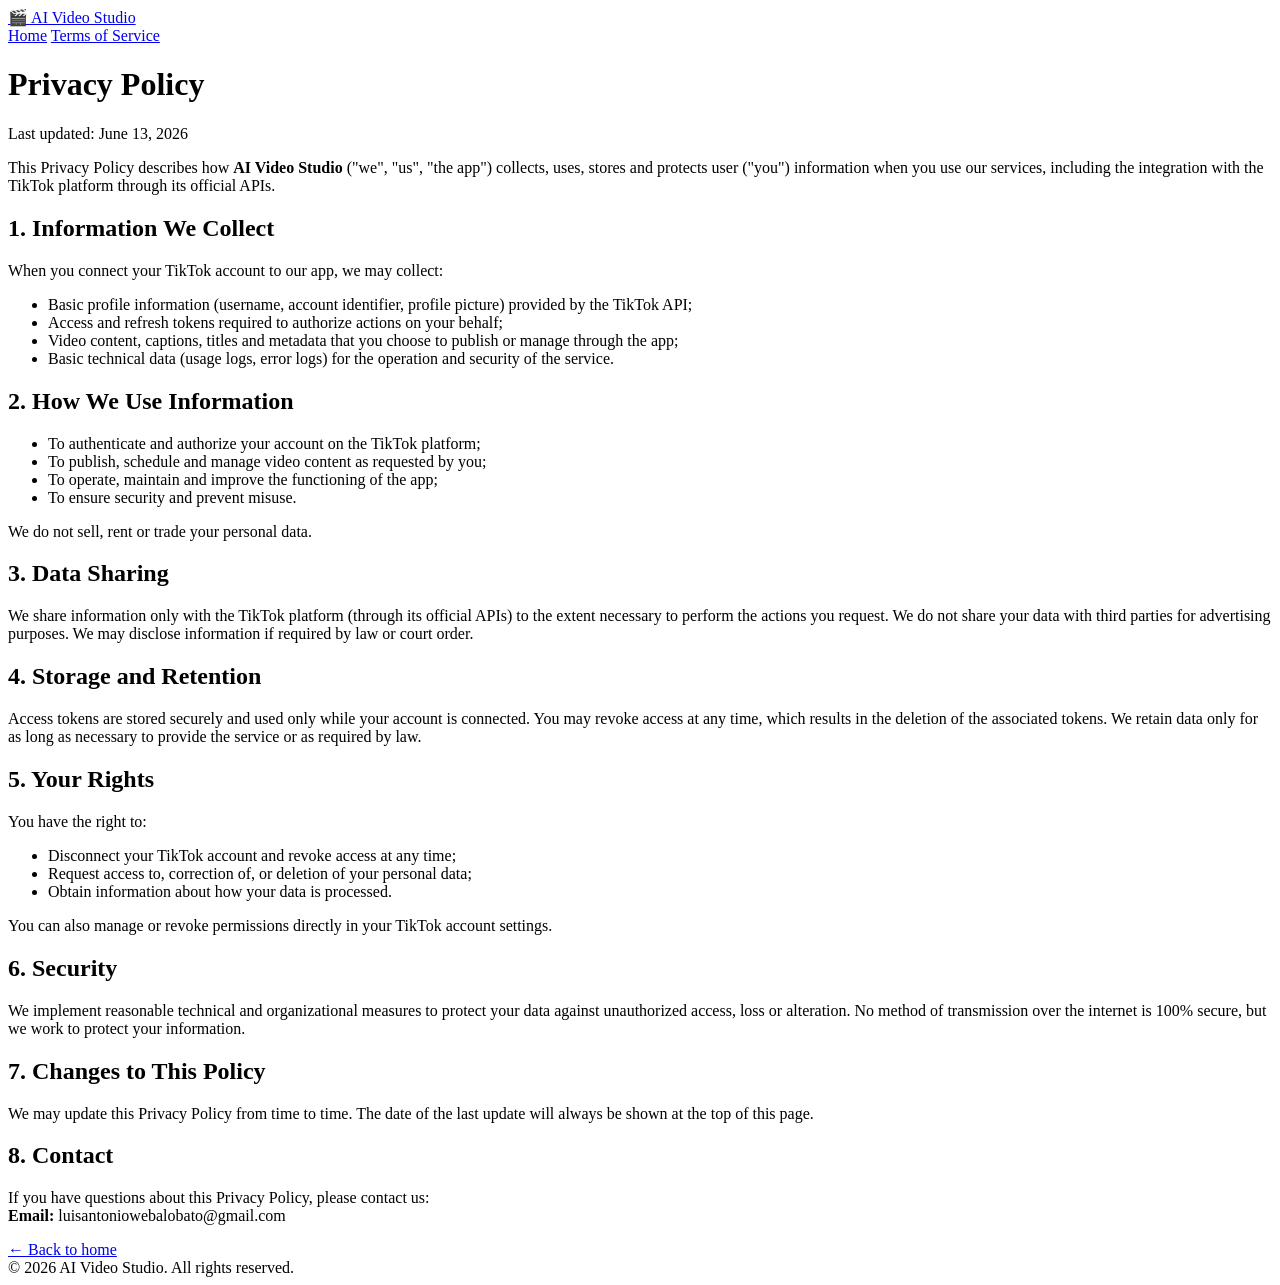
==== privacy/index.html @ f0b9bc40 "Adiciona versoes em pasta de terms e privacy (URL com barra)" ====
<!DOCTYPE html>
<html lang="en">
<head>
  <meta charset="UTF-8" />
  <meta name="viewport" content="width=device-width, initial-scale=1.0" />
  <title>Privacy Policy — AI Video Studio</title>
  <link rel="icon" type="image/png" sizes="32x32" href="favicon.png" />
  <link rel="apple-touch-icon" href="apple-touch-icon.png" />
  <link rel="preconnect" href="https://fonts.googleapis.com" />
  <link rel="preconnect" href="https://fonts.gstatic.com" crossorigin />
  <link href="https://fonts.googleapis.com/css2?family=Inter:wght@400;500;600;700;800&display=swap" rel="stylesheet" />
  <link rel="stylesheet" href="style.css" />
</head>
<body>

  <nav class="nav">
    <div class="container nav-inner">
      <a href="index.html" class="brand"><span class="brand-logo">🎬</span> AI Video Studio</a>
      <div class="nav-links">
        <a href="index.html">Home</a>
        <a href="terms.html">Terms of Service</a>
      </div>
    </div>
  </nav>

  <main class="legal">
    <h1>Privacy Policy</h1>
    <p class="updated">Last updated: June 13, 2026</p>

    <p>
      This Privacy Policy describes how <strong>AI Video Studio</strong> ("we",
      "us", "the app") collects, uses, stores and protects user ("you")
      information when you use our services, including the integration with the
      TikTok platform through its official APIs.
    </p>

    <h2>1. Information We Collect</h2>
    <p>When you connect your TikTok account to our app, we may collect:</p>
    <ul>
      <li>Basic profile information (username, account identifier, profile picture) provided by the TikTok API;</li>
      <li>Access and refresh tokens required to authorize actions on your behalf;</li>
      <li>Video content, captions, titles and metadata that you choose to publish or manage through the app;</li>
      <li>Basic technical data (usage logs, error logs) for the operation and security of the service.</li>
    </ul>

    <h2>2. How We Use Information</h2>
    <ul>
      <li>To authenticate and authorize your account on the TikTok platform;</li>
      <li>To publish, schedule and manage video content as requested by you;</li>
      <li>To operate, maintain and improve the functioning of the app;</li>
      <li>To ensure security and prevent misuse.</li>
    </ul>
    <p>We do not sell, rent or trade your personal data.</p>

    <h2>3. Data Sharing</h2>
    <p>
      We share information only with the TikTok platform (through its official
      APIs) to the extent necessary to perform the actions you request. We do not
      share your data with third parties for advertising purposes. We may disclose
      information if required by law or court order.
    </p>

    <h2>4. Storage and Retention</h2>
    <p>
      Access tokens are stored securely and used only while your account is
      connected. You may revoke access at any time, which results in the deletion
      of the associated tokens. We retain data only for as long as necessary to
      provide the service or as required by law.
    </p>

    <h2>5. Your Rights</h2>
    <p>You have the right to:</p>
    <ul>
      <li>Disconnect your TikTok account and revoke access at any time;</li>
      <li>Request access to, correction of, or deletion of your personal data;</li>
      <li>Obtain information about how your data is processed.</li>
    </ul>
    <p>You can also manage or revoke permissions directly in your TikTok account settings.</p>

    <h2>6. Security</h2>
    <p>
      We implement reasonable technical and organizational measures to protect your
      data against unauthorized access, loss or alteration. No method of
      transmission over the internet is 100% secure, but we work to protect your
      information.
    </p>

    <h2>7. Changes to This Policy</h2>
    <p>
      We may update this Privacy Policy from time to time. The date of the last
      update will always be shown at the top of this page.
    </p>

    <h2>8. Contact</h2>
    <p>
      If you have questions about this Privacy Policy, please contact us:<br />
      <strong>Email:</strong> luisantoniowebalobato@gmail.com
    </p>

    <a href="index.html" class="back-home">← Back to home</a>
  </main>

  <footer class="footer">
    <div class="container footer-bottom" style="border:0;">© 2026 AI Video Studio. All rights reserved.</div>
  </footer>

</body>
</html>
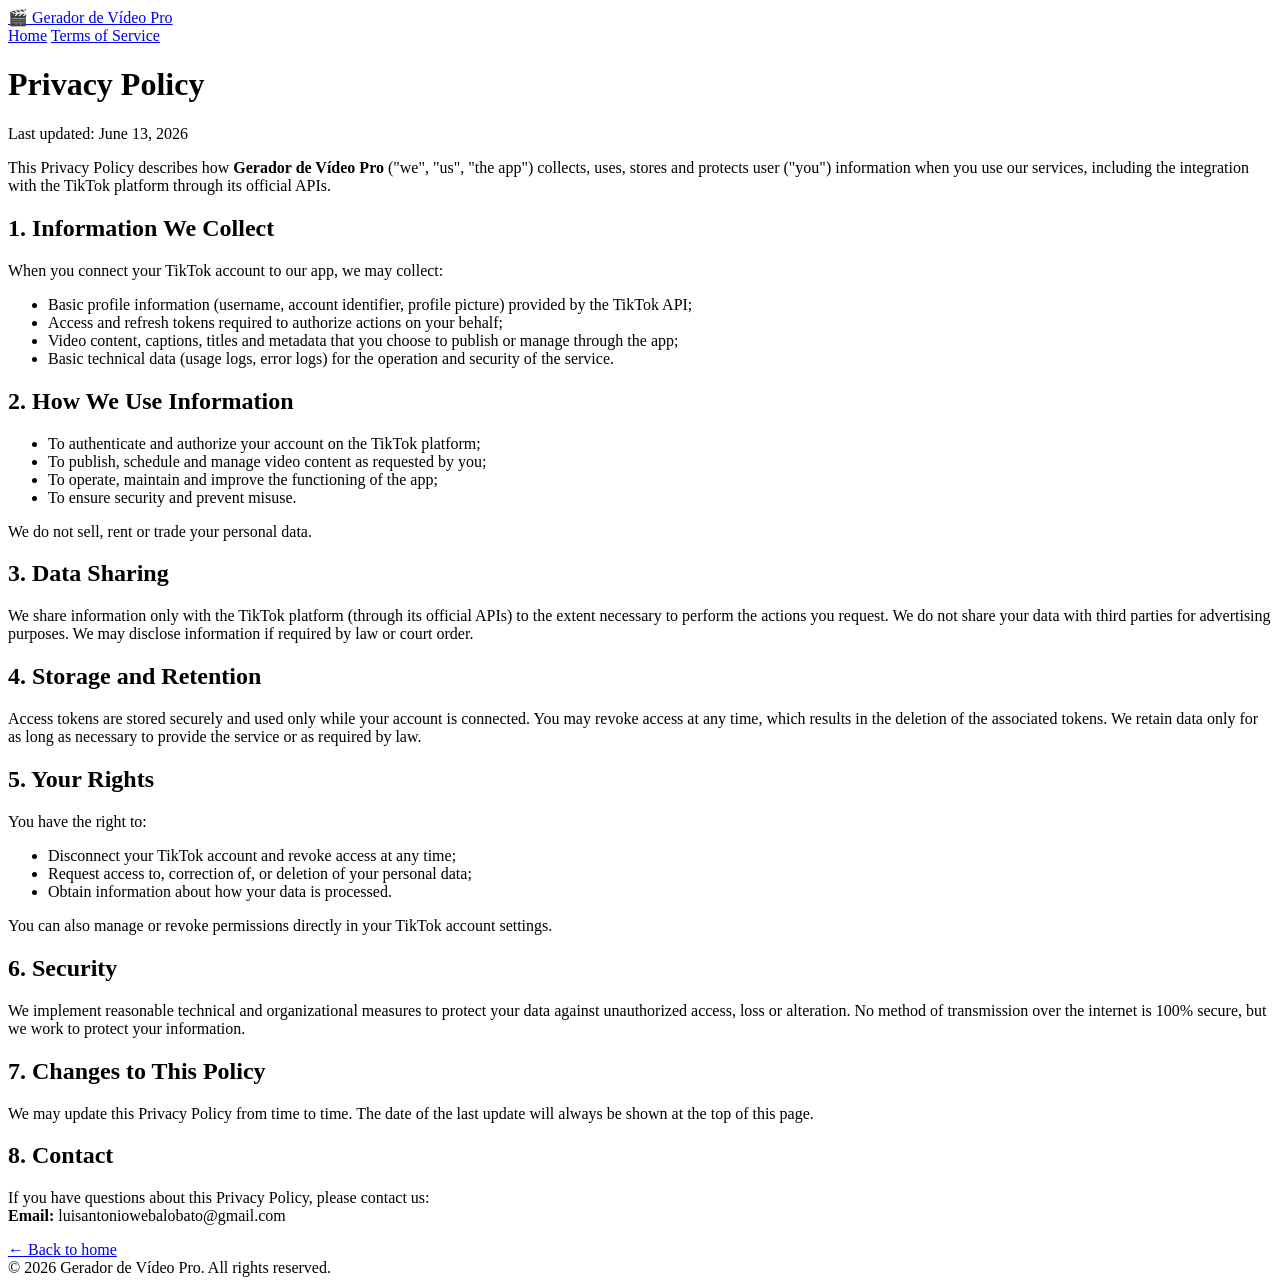
==== commit 11a4c197: "Alinha nome do app para Gerador de Video Pro" ====
--- a/privacy/index.html
+++ b/privacy/index.html
@@ -3,7 +3,9 @@
 <head>
   <meta charset="UTF-8" />
   <meta name="viewport" content="width=device-width, initial-scale=1.0" />
-  <title>Privacy Policy — AI Video Studio</title>
+  <title>Privacy Policy — Gerador de Vídeo Pro</title>
+  <meta name="tiktok-developers-site-verification" content="sh1XvIbPcC4mdZSsa9sxCb08BwFWzZNF" />
+  <meta name="tiktok-developers-site-verification" content="xNRlPhwPWJ88LQX8y8GTou0sNOng6JFF" />
   <link rel="icon" type="image/png" sizes="32x32" href="favicon.png" />
   <link rel="apple-touch-icon" href="apple-touch-icon.png" />
   <link rel="preconnect" href="https://fonts.googleapis.com" />
@@ -15,7 +17,7 @@
 
   <nav class="nav">
     <div class="container nav-inner">
-      <a href="index.html" class="brand"><span class="brand-logo">🎬</span> AI Video Studio</a>
+      <a href="index.html" class="brand"><span class="brand-logo">🎬</span> Gerador de Vídeo Pro</a>
       <div class="nav-links">
         <a href="index.html">Home</a>
         <a href="terms.html">Terms of Service</a>
@@ -28,7 +30,7 @@
     <p class="updated">Last updated: June 13, 2026</p>
 
     <p>
-      This Privacy Policy describes how <strong>AI Video Studio</strong> ("we",
+      This Privacy Policy describes how <strong>Gerador de Vídeo Pro</strong> ("we",
       "us", "the app") collects, uses, stores and protects user ("you")
       information when you use our services, including the integration with the
       TikTok platform through its official APIs.
@@ -101,7 +103,7 @@
   </main>
 
   <footer class="footer">
-    <div class="container footer-bottom" style="border:0;">© 2026 AI Video Studio. All rights reserved.</div>
+    <div class="container footer-bottom" style="border:0;">© 2026 Gerador de Vídeo Pro. All rights reserved.</div>
   </footer>
 
 </body>
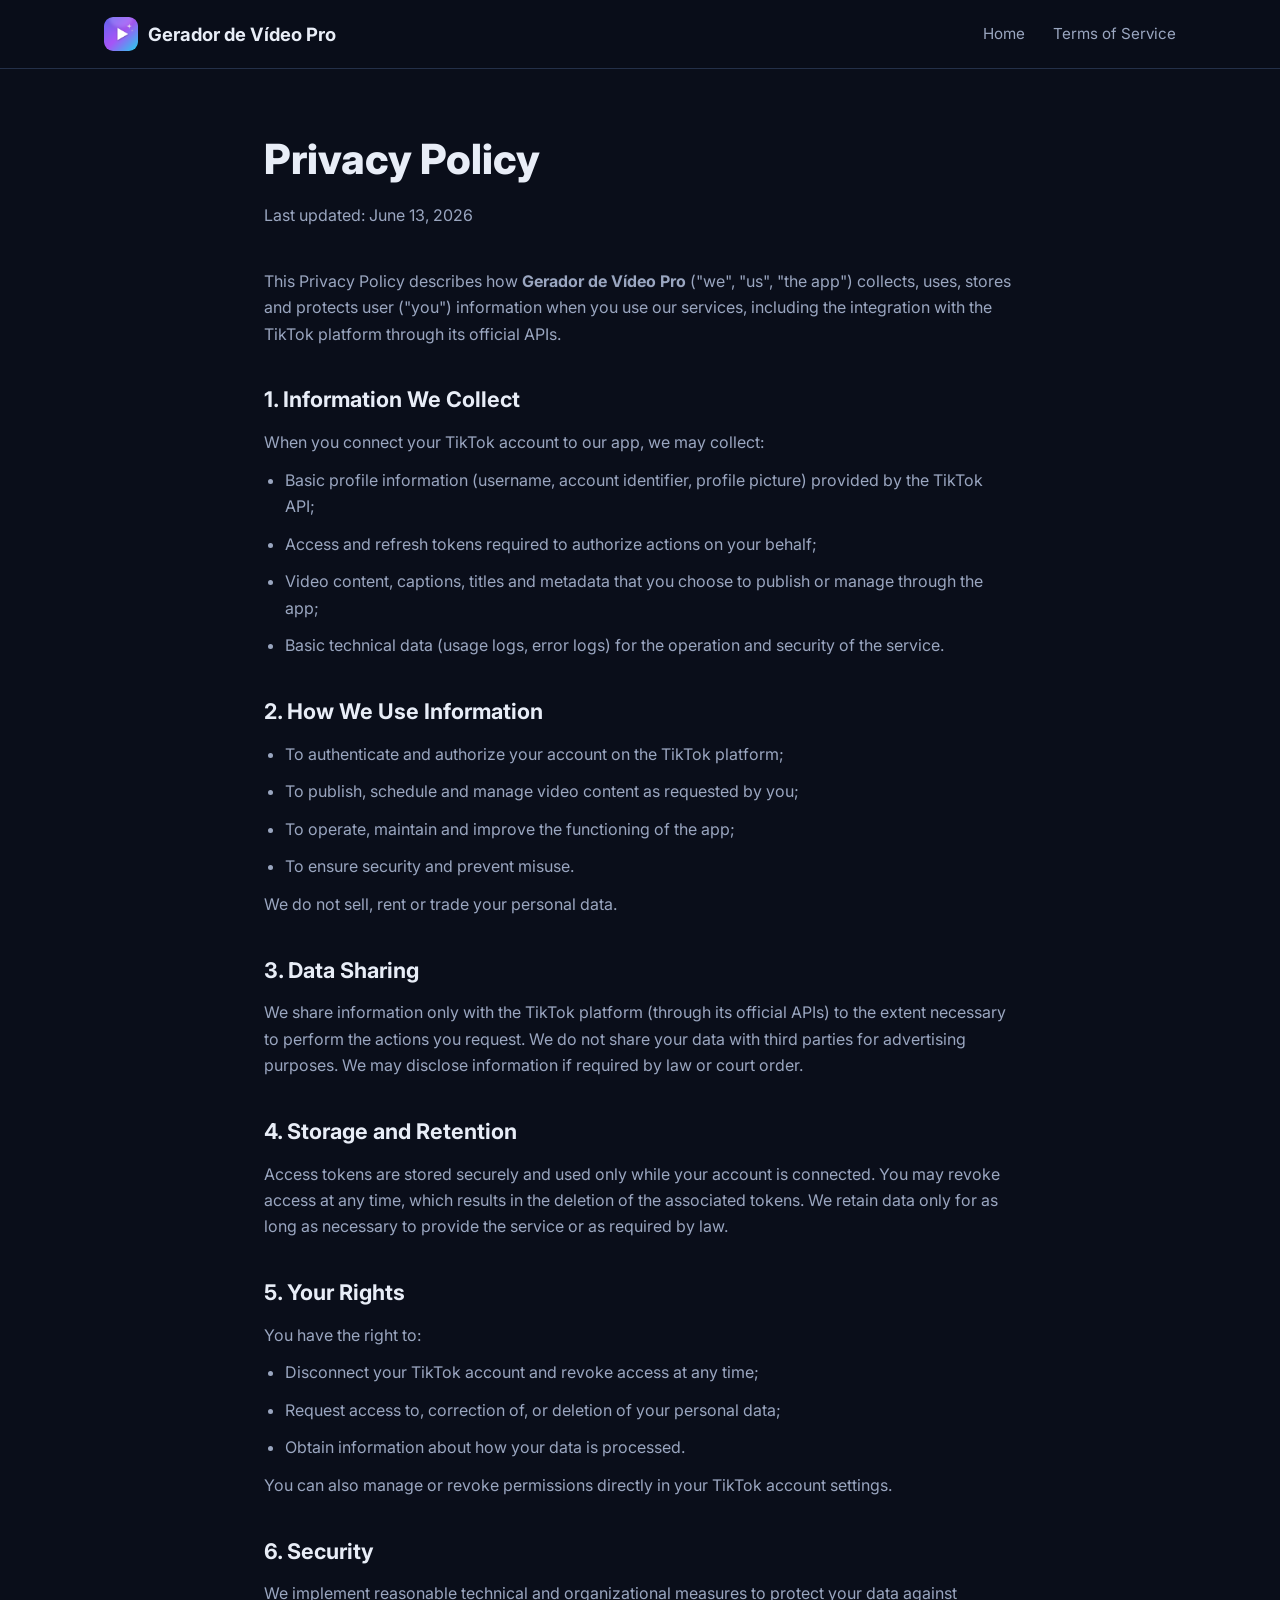
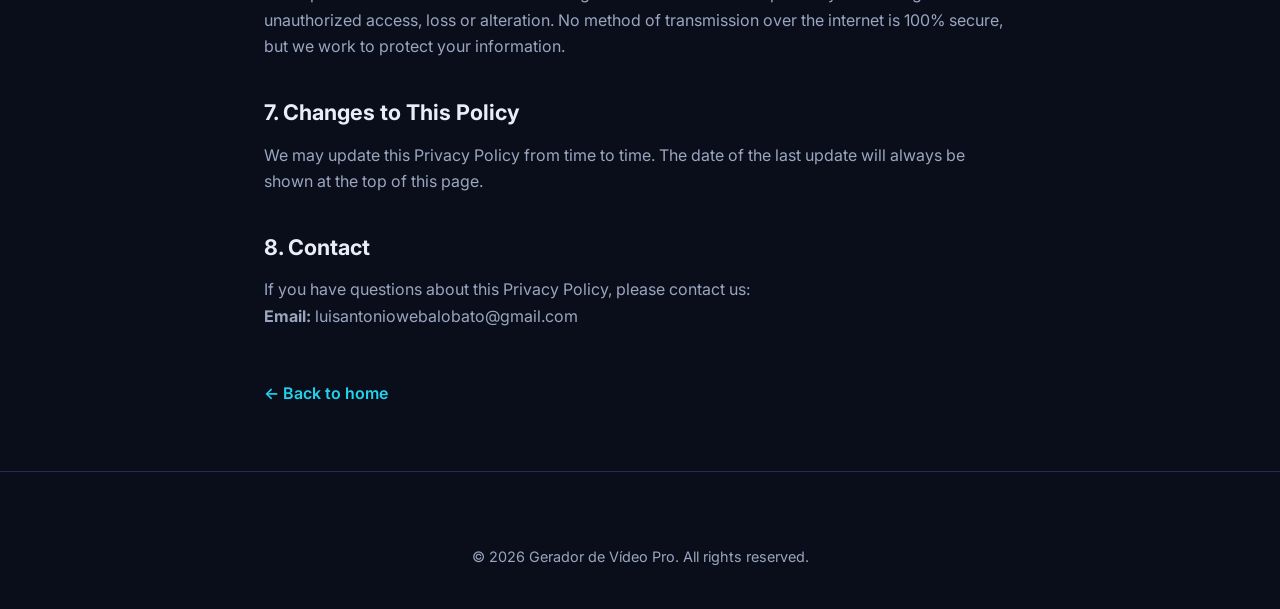
==== commit d669976e: "Icone do app no header das paginas + caminhos absolutos (favicon/css/icone) p/ feedback TikTok" ====
--- a/privacy/index.html
+++ b/privacy/index.html
@@ -6,21 +6,22 @@
   <title>Privacy Policy — Gerador de Vídeo Pro</title>
   <meta name="tiktok-developers-site-verification" content="sh1XvIbPcC4mdZSsa9sxCb08BwFWzZNF" />
   <meta name="tiktok-developers-site-verification" content="xNRlPhwPWJ88LQX8y8GTou0sNOng6JFF" />
-  <link rel="icon" type="image/png" sizes="32x32" href="favicon.png" />
-  <link rel="apple-touch-icon" href="apple-touch-icon.png" />
+  <link rel="icon" type="image/png" sizes="32x32" href="/favicon.png" />
+  <link rel="icon" type="image/png" sizes="192x192" href="/icon-192.png" />
+  <link rel="apple-touch-icon" href="/apple-touch-icon.png" />
   <link rel="preconnect" href="https://fonts.googleapis.com" />
   <link rel="preconnect" href="https://fonts.gstatic.com" crossorigin />
   <link href="https://fonts.googleapis.com/css2?family=Inter:wght@400;500;600;700;800&display=swap" rel="stylesheet" />
-  <link rel="stylesheet" href="style.css" />
+  <link rel="stylesheet" href="/style.css" />
 </head>
 <body>
 
   <nav class="nav">
     <div class="container nav-inner">
-      <a href="index.html" class="brand"><span class="brand-logo">🎬</span> Gerador de Vídeo Pro</a>
+      <a href="https://xn--geradordevdeopro-isb.com/" class="brand"><img src="/icon-192.png" alt="Gerador de Vídeo Pro" class="brand-logo-img" /> Gerador de Vídeo Pro</a>
       <div class="nav-links">
-        <a href="index.html">Home</a>
-        <a href="terms.html">Terms of Service</a>
+        <a href="https://xn--geradordevdeopro-isb.com/">Home</a>
+        <a href="https://xn--geradordevdeopro-isb.com/terms/">Terms of Service</a>
       </div>
     </div>
   </nav>
@@ -99,7 +100,7 @@
       <strong>Email:</strong> luisantoniowebalobato@gmail.com
     </p>
 
-    <a href="index.html" class="back-home">← Back to home</a>
+    <a href="https://xn--geradordevdeopro-isb.com/" class="back-home">← Back to home</a>
   </main>
 
   <footer class="footer">
--- a/style.css
+++ b/style.css
@@ -0,0 +1,188 @@
+/* ===== AI Video Studio — Design System ===== */
+:root {
+  --bg: #0a0e1a;
+  --bg-soft: #0f1629;
+  --surface: #151d33;
+  --surface-2: #1c2742;
+  --border: #243049;
+  --text: #e8edf7;
+  --muted: #9aa6c0;
+  --accent: #6366f1;
+  --accent-2: #22d3ee;
+  --accent-3: #a855f7;
+  --gradient: linear-gradient(135deg, #6366f1 0%, #a855f7 50%, #22d3ee 100%);
+  --radius: 16px;
+  --shadow: 0 20px 50px -20px rgba(99, 102, 241, 0.45);
+  --max: 1120px;
+}
+
+* { box-sizing: border-box; margin: 0; padding: 0; }
+html { scroll-behavior: smooth; }
+
+body {
+  font-family: "Inter", system-ui, -apple-system, "Segoe UI", Roboto, sans-serif;
+  background: var(--bg);
+  color: var(--text);
+  line-height: 1.65;
+  -webkit-font-smoothing: antialiased;
+  overflow-x: hidden;
+}
+
+a { color: inherit; text-decoration: none; }
+.container { width: 100%; max-width: var(--max); margin: 0 auto; padding: 0 1.5rem; }
+
+/* ===== Navbar ===== */
+.nav {
+  position: sticky; top: 0; z-index: 50;
+  backdrop-filter: blur(12px);
+  background: rgba(10, 14, 26, 0.72);
+  border-bottom: 1px solid var(--border);
+}
+.nav-inner {
+  display: flex; align-items: center; justify-content: space-between;
+  height: 68px;
+}
+.brand { display: flex; align-items: center; gap: 0.6rem; font-weight: 700; font-size: 1.15rem; }
+.brand-logo {
+  width: 34px; height: 34px; border-radius: 9px;
+  background: var(--gradient);
+  display: grid; place-items: center; font-size: 1.1rem;
+  box-shadow: var(--shadow);
+}
+.nav-links { display: flex; align-items: center; gap: 1.75rem; font-size: 0.95rem; color: var(--muted); }
+.nav-links a:hover { color: var(--text); }
+.nav-cta {
+  background: var(--gradient); color: #fff; padding: 0.55rem 1.1rem;
+  border-radius: 10px; font-weight: 600; font-size: 0.9rem;
+}
+.nav-cta:hover { opacity: 0.92; }
+@media (max-width: 760px) { .nav-links a:not(.nav-cta) { display: none; } }
+
+/* ===== Hero ===== */
+.hero {
+  position: relative;
+  padding: 6.5rem 0 5rem;
+  text-align: center;
+  overflow: hidden;
+}
+.hero::before {
+  content: ""; position: absolute; inset: 0;
+  background:
+    radial-gradient(60% 50% at 50% 0%, rgba(99,102,241,0.28), transparent 70%),
+    radial-gradient(40% 40% at 80% 20%, rgba(34,211,238,0.18), transparent 70%),
+    radial-gradient(40% 40% at 15% 25%, rgba(168,85,247,0.18), transparent 70%);
+  z-index: -1;
+}
+.badge {
+  display: inline-flex; align-items: center; gap: 0.5rem;
+  background: var(--surface); border: 1px solid var(--border);
+  padding: 0.4rem 0.9rem; border-radius: 999px;
+  font-size: 0.82rem; color: var(--muted); margin-bottom: 1.6rem;
+}
+.badge .dot { width: 8px; height: 8px; border-radius: 50%; background: var(--accent-2); box-shadow: 0 0 12px var(--accent-2); }
+.hero h1 {
+  font-size: clamp(2.2rem, 5.5vw, 3.6rem);
+  line-height: 1.1; font-weight: 800; letter-spacing: -0.02em;
+  margin-bottom: 1.2rem;
+}
+.hero h1 .grad {
+  background: var(--gradient); -webkit-background-clip: text;
+  background-clip: text; -webkit-text-fill-color: transparent;
+}
+.hero p.lead {
+  font-size: clamp(1.05rem, 2.2vw, 1.3rem); color: var(--muted);
+  max-width: 640px; margin: 0 auto 2.2rem;
+}
+.cta-row { display: flex; gap: 1rem; justify-content: center; flex-wrap: wrap; }
+.btn {
+  display: inline-flex; align-items: center; gap: 0.5rem;
+  padding: 0.85rem 1.6rem; border-radius: 12px; font-weight: 600; font-size: 1rem;
+  transition: transform 0.15s ease, opacity 0.15s ease; cursor: pointer; border: none;
+}
+.btn:hover { transform: translateY(-2px); }
+.btn-primary { background: var(--gradient); color: #fff; box-shadow: var(--shadow); }
+.btn-ghost { background: var(--surface); color: var(--text); border: 1px solid var(--border); }
+
+/* ===== Section ===== */
+section { padding: 5rem 0; }
+.section-head { text-align: center; max-width: 640px; margin: 0 auto 3.2rem; }
+.section-head .eyebrow {
+  text-transform: uppercase; letter-spacing: 0.15em; font-size: 0.78rem;
+  font-weight: 700; color: var(--accent-2); margin-bottom: 0.7rem;
+}
+.section-head h2 { font-size: clamp(1.7rem, 3.5vw, 2.4rem); font-weight: 800; letter-spacing: -0.01em; margin-bottom: 0.8rem; }
+.section-head p { color: var(--muted); font-size: 1.05rem; }
+
+/* ===== Feature grid ===== */
+.grid { display: grid; gap: 1.4rem; }
+.grid-3 { grid-template-columns: repeat(3, 1fr); }
+.grid-2 { grid-template-columns: repeat(2, 1fr); }
+@media (max-width: 880px) { .grid-3 { grid-template-columns: 1fr; } .grid-2 { grid-template-columns: 1fr; } }
+
+.card {
+  background: linear-gradient(180deg, var(--surface), var(--bg-soft));
+  border: 1px solid var(--border); border-radius: var(--radius);
+  padding: 1.8rem; transition: transform 0.2s ease, border-color 0.2s ease;
+}
+.card:hover { transform: translateY(-4px); border-color: var(--accent); }
+.card .icon {
+  width: 48px; height: 48px; border-radius: 12px; display: grid; place-items: center;
+  font-size: 1.5rem; margin-bottom: 1.1rem;
+  background: rgba(99,102,241,0.14); border: 1px solid var(--border);
+}
+.card h3 { font-size: 1.2rem; margin-bottom: 0.5rem; }
+.card p { color: var(--muted); font-size: 0.97rem; }
+
+/* ===== Steps ===== */
+.steps { counter-reset: step; }
+.step { display: flex; gap: 1.3rem; align-items: flex-start; }
+.step .num {
+  flex: 0 0 auto; width: 44px; height: 44px; border-radius: 50%;
+  background: var(--gradient); color: #fff; display: grid; place-items: center;
+  font-weight: 700; box-shadow: var(--shadow);
+}
+.step h3 { font-size: 1.15rem; margin-bottom: 0.3rem; }
+.step p { color: var(--muted); }
+
+/* ===== Integrations ===== */
+.pills { display: flex; flex-wrap: wrap; gap: 0.8rem; justify-content: center; }
+.pill {
+  background: var(--surface); border: 1px solid var(--border);
+  padding: 0.7rem 1.3rem; border-radius: 999px; font-weight: 600; color: var(--text);
+  display: inline-flex; align-items: center; gap: 0.5rem;
+}
+
+/* ===== CTA band ===== */
+.cta-band {
+  background: var(--gradient); border-radius: 24px; padding: 3.5rem 2rem; text-align: center;
+  box-shadow: var(--shadow);
+}
+.cta-band h2 { font-size: clamp(1.6rem, 3.5vw, 2.3rem); font-weight: 800; color: #fff; margin-bottom: 0.7rem; }
+.cta-band p { color: rgba(255,255,255,0.9); margin-bottom: 1.8rem; }
+.cta-band .btn-primary { background: #fff; color: #4338ca; }
+
+/* ===== Footer ===== */
+.footer { border-top: 1px solid var(--border); padding: 3rem 0 2.5rem; }
+.footer-grid { display: flex; justify-content: space-between; flex-wrap: wrap; gap: 2rem; margin-bottom: 2rem; }
+.footer .brand { margin-bottom: 0.8rem; }
+.footer-col h4 { font-size: 0.85rem; text-transform: uppercase; letter-spacing: 0.1em; color: var(--muted); margin-bottom: 0.9rem; }
+.footer-col a { display: block; color: var(--muted); margin-bottom: 0.5rem; font-size: 0.95rem; }
+.footer-col a:hover { color: var(--text); }
+.footer-bottom { border-top: 1px solid var(--border); padding-top: 1.6rem; text-align: center; color: var(--muted); font-size: 0.9rem; }
+
+/* ===== Legal pages ===== */
+.legal { max-width: 800px; margin: 0 auto; padding: 3.5rem 1.5rem 4rem; }
+.legal h1 { font-size: clamp(2rem, 4vw, 2.6rem); font-weight: 800; margin-bottom: 0.5rem; }
+.legal .updated { color: var(--muted); margin-bottom: 2.5rem; }
+.legal h2 { font-size: 1.35rem; margin: 2.2rem 0 0.7rem; color: var(--text); }
+.legal p, .legal li { color: var(--muted); margin-bottom: 0.7rem; }
+.legal ul { padding-left: 1.3rem; }
+.legal a { color: var(--accent-2); }
+.legal a:hover { text-decoration: underline; }
+.legal code {
+  background: rgba(99,102,241,0.15); color: var(--accent-2);
+  padding: 0.12em 0.4em; border-radius: 5px; font-size: 0.9em;
+}
+.back-home { display: inline-block; margin-top: 2.5rem; color: var(--accent-2); font-weight: 600; }
+
+.brand-logo-img { width: 34px; height: 34px; border-radius: 9px; box-shadow: var(--shadow); display: inline-block; vertical-align: middle; object-fit: cover; }
